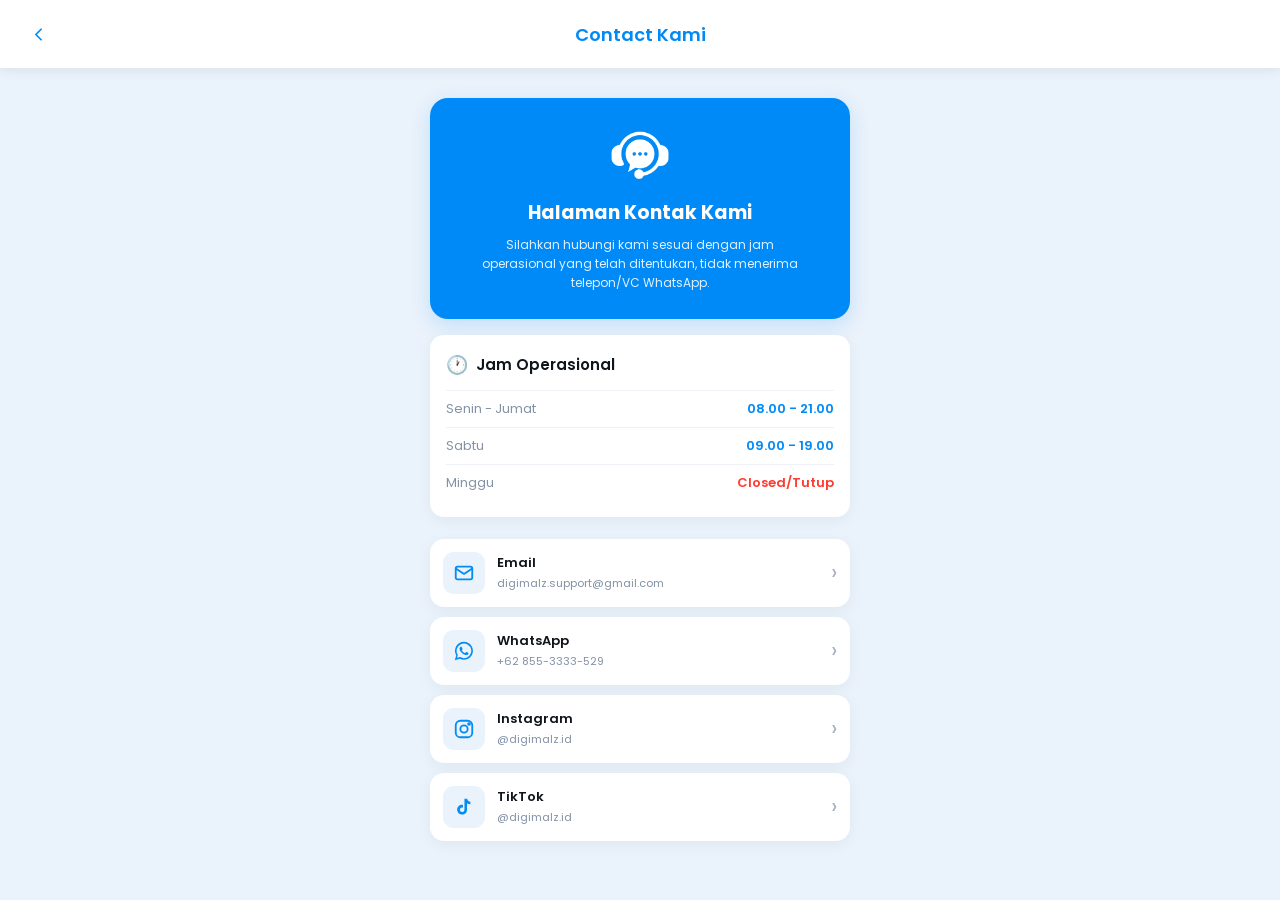
==== kontak.html @ fef57650 "Update kontak.html" ====
<!DOCTYPE html>
<html lang="id">
<head>
  <meta charset="UTF-8">
  <meta name="viewport" content="width=device-width, initial-scale=1.0">

  <title>Contact Kami - Digimalz.id</title>

  <link rel="preconnect" href="https://fonts.googleapis.com">
  <link rel="preconnect" href="https://fonts.gstatic.com" crossorigin>

  <link
    href="https://fonts.googleapis.com/css2?family=Poppins:wght@400;500;600;700&display=swap"
    rel="stylesheet"
  >

  <link rel="stylesheet" href="kontak.css">
</head>

<body>

  <!-- ===== NAVBAR ===== -->
  <nav class="navbar contact-navbar">

    <button
      type="button"
      class="back-btn"
      onclick="history.back()"
      aria-label="Kembali"
    >
      <svg
        width="21"
        height="21"
        viewBox="0 0 24 24"
        fill="none"
        stroke="currentColor"
        stroke-width="2"
        stroke-linecap="round"
        stroke-linejoin="round"
      >
        <polyline points="15 18 9 12 15 6"></polyline>
      </svg>
    </button>

    <h1>Contact Kami</h1>

  </nav>
  <!-- ===== END NAVBAR ===== -->


  <main class="contact-page">

  <!-- ===== HERO CONTACT ===== -->
  <section class="contact-hero">

    <img src="icon/cs.png" alt="Customer Service" class="contact-hero-icon">

    <h2>Halaman Kontak Kami</h2>

    <p>
      Silahkan hubungi kami sesuai dengan jam operasional yang telah ditentukan,
      tidak menerima telepon/VC WhatsApp.
    </p>

  </section>

  <!-- ===== JAM OPERASIONAL ===== -->
<section class="operational-hours">

  <div class="hours-title">
    <span>🕐</span>
    <strong>Jam Operasional</strong>
  </div>

  <div class="hours-row">
  <span>Senin - Jumat</span>
  <strong>08.00 - 21.00</strong>
</div>

<div class="hours-row">
  <span>Sabtu</span>
  <strong>09.00 - 19.00</strong>
</div>

<div class="hours-row">
  <span>Minggu</span>
  <strong class="closed">Closed/Tutup</strong>
</div>

</section>

  <!-- ===== DAFTAR CONTACT ===== -->
<section class="contact-list">

  <!-- EMAIL -->
  <a href="mailto:digimalz.support@gmail.com" class="contact-item">
    <div class="contact-item-icon">
      <svg viewBox="0 0 24 24" fill="none" stroke="currentColor" stroke-width="2" stroke-linecap="round" stroke-linejoin="round">
        <rect x="3" y="5" width="18" height="14" rx="2"></rect>
        <polyline points="3 7 12 13 21 7"></polyline>
      </svg>
    </div>

    <div class="contact-item-info">
      <strong>Email</strong>
      <small>digimalz.support@gmail.com</small>
    </div>

    <span class="contact-arrow">›</span>
  </a>


  <!-- WHATSAPP -->
  <a href="https://wa.me/628553333529" class="contact-item" target="_blank" rel="noopener noreferrer">
    <div class="contact-item-icon">
      <svg viewBox="0 0 24 24" fill="currentColor">
        <path d="M12 2a9.8 9.8 0 0 0-8.48 14.72L2 22l5.44-1.48A9.8 9.8 0 1 0 12 2Zm0 17.8a8 8 0 0 1-4.08-1.12l-.29-.17-3.23.88.86-3.15-.19-.31A8 8 0 1 1 12 19.8Zm4.39-5.99c-.24-.12-1.43-.71-1.65-.79-.22-.08-.38-.12-.54.12-.16.24-.62.79-.76.95-.14.16-.28.18-.52.06-.24-.12-1-.37-1.9-1.18-.7-.62-1.17-1.38-1.31-1.61-.14-.24-.02-.37.1-.49.11-.11.24-.28.36-.42.12-.14.16-.24.24-.4.08-.16.04-.3-.02-.42-.06-.12-.54-1.31-.74-1.79-.2-.47-.4-.41-.54-.42h-.46c-.16 0-.42.06-.64.3-.22.24-.84.82-.84 2s.86 2.32.98 2.48c.12.16 1.69 2.58 4.09 3.62.57.25 1.01.4 1.35.51.57.18 1.09.15 1.5.09.46-.07 1.43-.58 1.63-1.14.2-.56.2-1.04.14-1.14-.06-.1-.22-.16-.46-.28Z"></path>
      </svg>
    </div>

    <div class="contact-item-info">
      <strong>WhatsApp</strong>
      <small>+62 855-3333-529</small>
    </div>

    <span class="contact-arrow">›</span>
  </a>


  <!-- INSTAGRAM -->
  <a href="https://www.instagram.com/digimalz.id?igsi=MWxyZDNneTAyMjFlYg==" class="contact-item" target="_blank" rel="noopener noreferrer">
    <div class="contact-item-icon">
      <svg viewBox="0 0 24 24" fill="none" stroke="currentColor" stroke-width="2" stroke-linecap="round" stroke-linejoin="round">
        <rect x="3" y="3" width="18" height="18" rx="5"></rect>
        <circle cx="12" cy="12" r="4"></circle>
        <circle cx="17.5" cy="6.5" r="1"></circle>
      </svg>
    </div>

    <div class="contact-item-info">
      <strong>Instagram</strong>
      <small>@digimalz.id</small>
    </div>

    <span class="contact-arrow">›</span>
  </a>


  <!-- TIKTOK -->
  <a href="#" class="contact-item">
    <div class="contact-item-icon">
      <svg viewBox="0 0 24 24" fill="currentColor">
        <path d="M15.5 3c.3 1.8 1.3 3.1 3.5 3.3v2.8c-1.5 0-2.7-.4-3.7-1.1v6.7c0 3.4-2.2 5.6-5.4 5.6A5.4 5.4 0 0 1 4.5 15c0-3.1 2.4-5.4 5.5-5.4.3 0 .6 0 .9.1v2.9a3 3 0 0 0-.9-.1 2.5 2.5 0 1 0 2.5 2.5V3h3Z"></path>
      </svg>
    </div>

    <div class="contact-item-info">
      <strong>TikTok</strong>
      <small>@digimalz.id</small>
    </div>

    <span class="contact-arrow">›</span>
  </a>

</section>

</main>


  <script src="script.js"></script>

</body>
</html>
---- kontak.css ----
/* ==============================
   RESET
============================== */

* {
  margin: 0;
  padding: 0;
  box-sizing: border-box;
  -webkit-tap-highlight-color: transparent;
}


/* ==============================
   BODY
============================== */

body {
  font-family: 'Poppins', sans-serif;
  background: #EAF2FB;
  color: #10151C;
  min-height: 100vh;
}


/* ==============================
   NAVBAR
============================== */

.navbar {
  position: sticky;
  top: 0;
  width: 100%;
  height: 68px;
  display: flex;
  align-items: center;
  padding: 0 18px;
  background: #FFFFFF;
  color: #008af7;
  z-index: 9999;
  box-shadow: 0 2px 12px rgba(0, 0, 0, 0.08);
}


/* ==============================
   JUDUL NAVBAR
============================== */

.contact-navbar h1 {
  position: absolute;
  left: 50%;
  transform: translateX(-50%);
  margin: 0;
  font-size: 18px;
  font-weight: 600;
  color: #008af7;
  white-space: nowrap;
}


/* ==============================
   TOMBOL BACK
============================== */

.back-btn {
  width: 40px;
  height: 40px;
  display: flex;
  align-items: center;
  justify-content: center;
  padding: 0;
  border: none;
  border-radius: 10px;
  background: transparent;
  color: #008af7;
  cursor: pointer;
  -webkit-tap-highlight-color: transparent;
  tap-highlight-color: transparent;
  transition: transform 0.2s ease, opacity 0.2s ease;
}

.back-btn:hover {
  opacity: 0.7;
}

.back-btn:active {
  transform: scale(0.88);
}


/* ==============================
   HALAMAN CONTACT
============================== */

.contact-page {
  width: 90%;
  max-width: 420px;
  margin: 0 auto;
  padding: 30px 0 50px;
}

/* ==============================
   CONTACT HERO
============================== */

.contact-hero {
  width: 100%;
  padding: 28px 22px 26px;
  background: #008af7;
  border-radius: 18px;
  text-align: center;
  color: #FFFFFF;
  box-shadow: 0 6px 20px rgba(3, 141, 242, 0.18);
}

.contact-hero-icon {
  width: 58px;
  height: 58px;
  object-fit: contain;
  display: block;
  margin: 0 auto 14px;
}

.contact-hero h2 {
  font-size: 19px;
  font-weight: 700;
  margin-bottom: 8px;
  color: #FFFFFF;
}

.contact-hero p {
  font-size: 12px;
  line-height: 1.6;
  color: rgba(255, 255, 255, 0.88);
  margin: 0 auto;
  max-width: 330px;
}


/* ==============================
   CONTACT LIST
============================== */

.contact-list {
  display: flex;
  flex-direction: column;
  gap: 10px;
  margin-top: 22px;
}

.contact-item {
  width: 100%;
  min-height: 68px;
  display: flex;
  align-items: center;
  gap: 12px;
  padding: 11px 13px;
  background: #FFFFFF;
  border-radius: 14px;
  text-decoration: none;
  color: #10151C;
  box-shadow: 0 4px 16px rgba(0, 0, 0, 0.05);
  transition: transform 0.2s ease, box-shadow 0.2s ease;
  -webkit-tap-highlight-color: transparent;
}

.contact-item:hover {
  transform: translateY(-2px);
  box-shadow: 0 7px 20px rgba(0, 0, 0, 0.08);
}

.contact-item:active {
  transform: scale(0.98);
}

.contact-item-icon {
  width: 42px;
  height: 42px;
  flex-shrink: 0;
  display: flex;
  align-items: center;
  justify-content: center;
  border-radius: 11px;
  background: #EAF2FB;
  color: #038DF2;
  font-size: 20px;
}

.contact-item-info {
  flex: 1;
  min-width: 0;
}

.contact-item-info strong {
  display: block;
  font-size: 13px;
  font-weight: 600;
  color: #10151C;
  margin-bottom: 2px;
}

.contact-item-info small {
  display: block;
  font-size: 11px;
  color: #8492A6;
  white-space: nowrap;
  overflow: hidden;
  text-overflow: ellipsis;
}

.contact-arrow {
  font-size: 23px;
  line-height: 1;
  color: #A7B1BE;
  margin-left: auto;
}

.contact-item-icon svg {
  width: 22px;
  height: 22px;
  display: block;
}

/* ==============================
   JAM OPERASIONAL
============================== */

.operational-hours {
  width: 100%;
  margin-top: 16px;
  padding: 16px;
  background: #FFFFFF;
  border-radius: 14px;
  box-shadow: 0 4px 16px rgba(0, 0, 0, 0.05);
}

.hours-title {
  display: flex;
  align-items: center;
  gap: 8px;
  margin-bottom: 12px;
  color: #10151C;
}

.hours-title span {
  font-size: 18px;
}

.hours-title strong {
  font-size: 15px;
  font-weight: 600;
}

.hours-row {
  display: flex;
  align-items: center;
  justify-content: space-between;
  gap: 10px;
  padding: 8px 0;
  border-top: 1px solid #EEF2F6;
}

.hours-row span {
  font-size: 13px;
  color: #8492A6;
}

.hours-row strong {
  font-size: 13px;
  font-weight: 600;
  color: #008af7;
  white-space: nowrap;
}

.hours-row strong.closed {
  color: #FF3B30;
}

/* ==============================
   RESPONSIVE
============================== */

@media (max-width: 480px) {
  .navbar {
    height: 64px;
    padding: 0 5px;
  }

  .contact-navbar h1 {
    font-size: 17px;
  }

  .back-btn {
    width: 38px;
    height: 38px;
  }

  .contact-page {
    width: 90%;
    padding-top: 25px;
  }
}
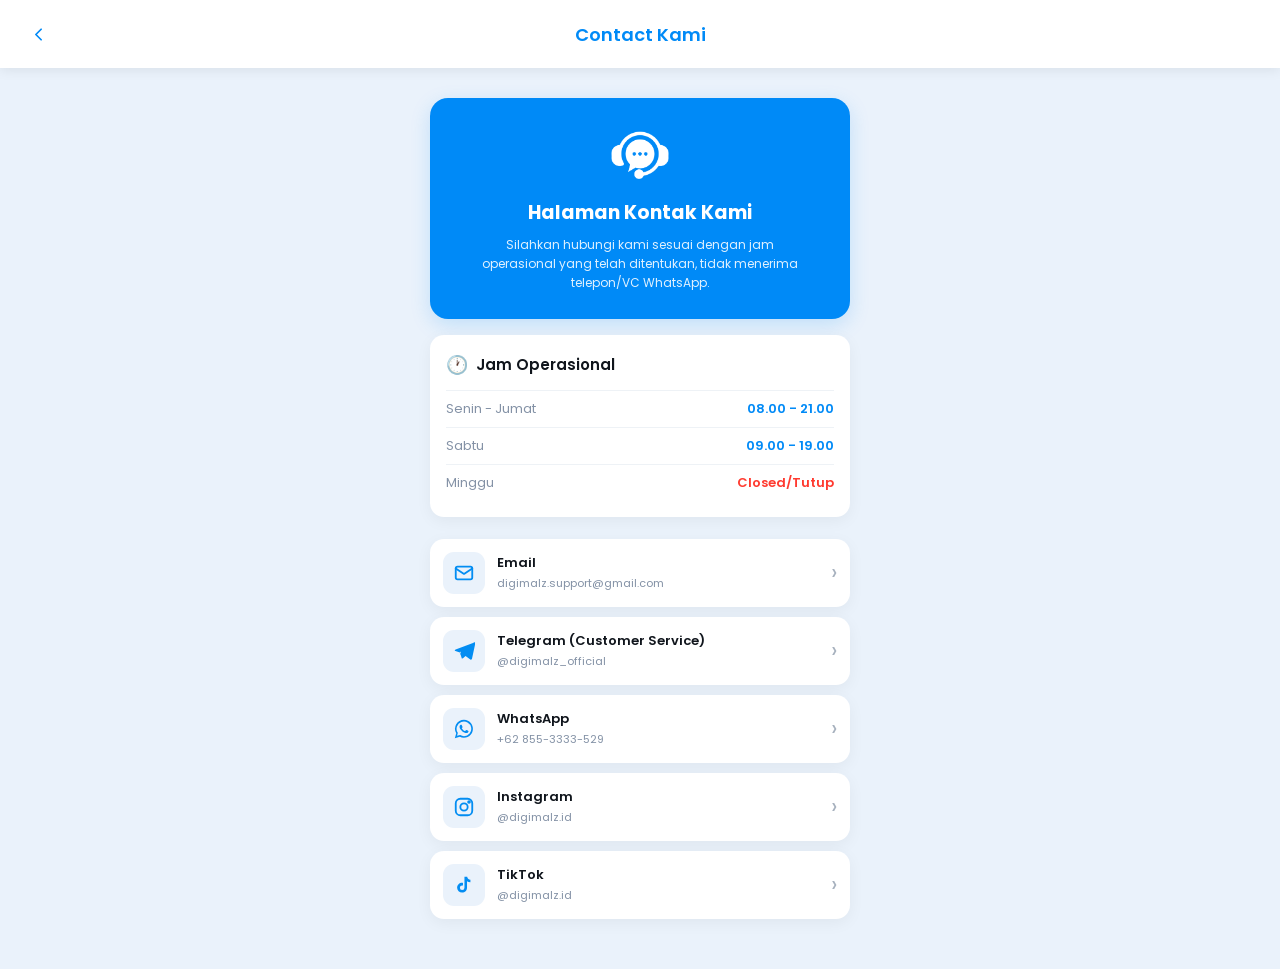
==== commit 41a3a35a: "Update kontak.html" ====
--- a/kontak.html
+++ b/kontak.html
@@ -109,6 +109,21 @@
     <span class="contact-arrow">›</span>
   </a>
 
+ <!-- TELEGRAM -->
+<a href="https://t.me/digimalz_official" class="contact-item" target="_blank" rel="noopener noreferrer">
+  <div class="contact-item-icon">
+    <svg viewBox="0 0 24 24" fill="currentColor">
+      <path d="M21.8 3.2 2.9 10.49c-1.29.52-1.28 1.24-.24 1.56l4.85 1.51 1.87 5.82c.23.64.12.89.79.89.52 0 .75-.24 1.03-.52l2.5-2.43 5.2 3.84c.96.53 1.65.25 1.89-.89l3.39-16c.35-1.42-.54-2.06-1.38-1.46ZM17.5 6.4l-9.03 5.69-.39 3.89-.87-2.69 8.96-5.64c.41-.25.78-.11.47.16l.86-1.41Z"/>
+    </svg>
+  </div>
+
+  <div class="contact-item-info">
+    <strong>Telegram (Customer Service)</strong>
+    <small>@digimalz_official</small>
+  </div>
+
+  <span class="contact-arrow">›</span>
+</a>
 
   <!-- WHATSAPP -->
   <a href="https://wa.me/628553333529" class="contact-item" target="_blank" rel="noopener noreferrer">
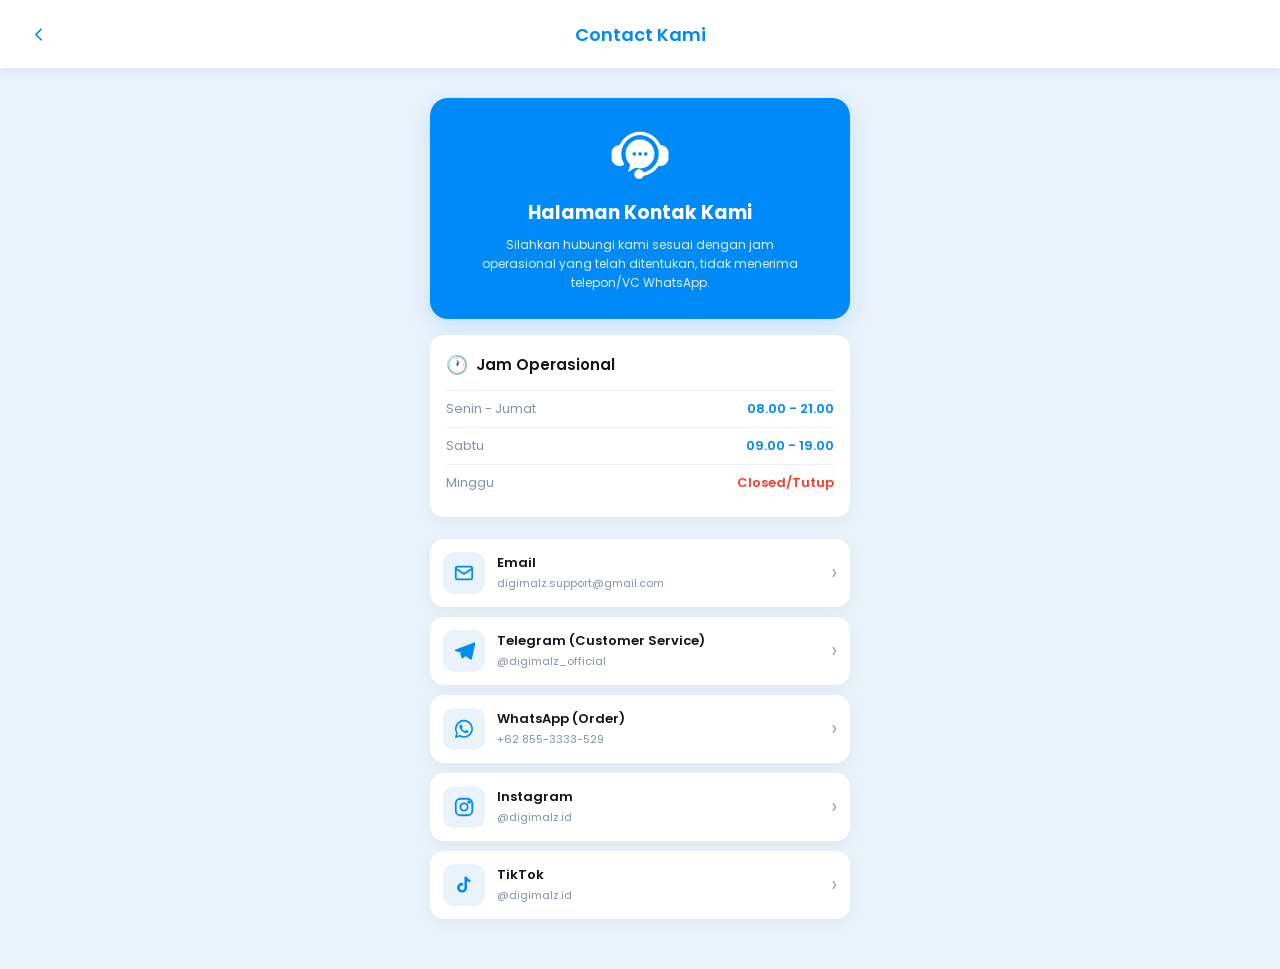
==== commit b9ecef25: "Update kontak.html" ====
--- a/kontak.html
+++ b/kontak.html
@@ -134,7 +134,7 @@
     </div>
 
     <div class="contact-item-info">
-      <strong>WhatsApp</strong>
+      <strong>WhatsApp (Order)</strong>
       <small>+62 855-3333-529</small>
     </div>
 
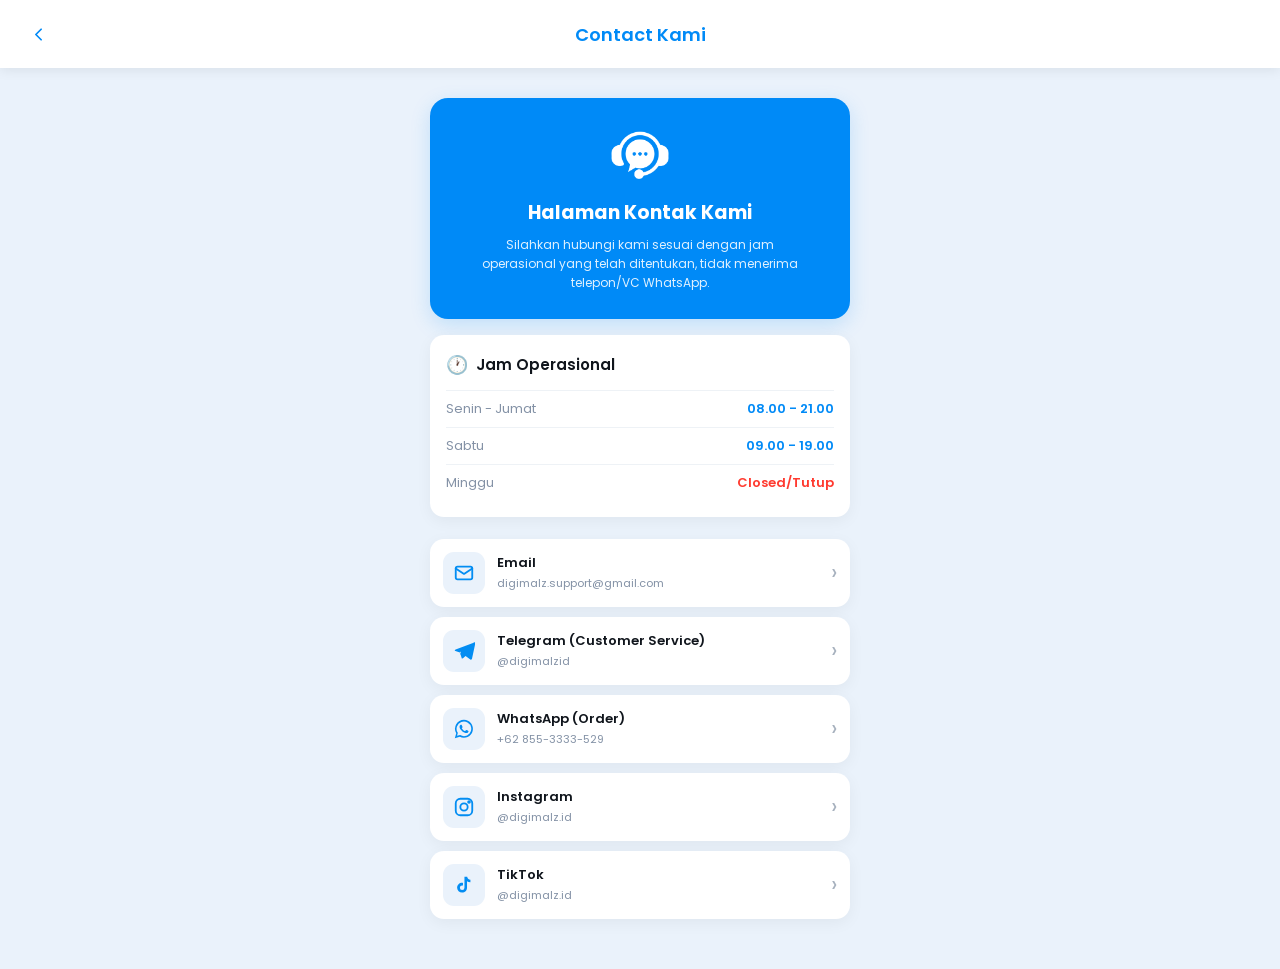
==== commit ece34fa0: "Update kontak.html" ====
--- a/kontak.html
+++ b/kontak.html
@@ -110,7 +110,7 @@
   </a>
 
  <!-- TELEGRAM -->
-<a href="https://t.me/digimalz_official" class="contact-item" target="_blank" rel="noopener noreferrer">
+<a href="https://t.me/digimalzid" class="contact-item" target="_blank" rel="noopener noreferrer">
   <div class="contact-item-icon">
     <svg viewBox="0 0 24 24" fill="currentColor">
       <path d="M21.8 3.2 2.9 10.49c-1.29.52-1.28 1.24-.24 1.56l4.85 1.51 1.87 5.82c.23.64.12.89.79.89.52 0 .75-.24 1.03-.52l2.5-2.43 5.2 3.84c.96.53 1.65.25 1.89-.89l3.39-16c.35-1.42-.54-2.06-1.38-1.46ZM17.5 6.4l-9.03 5.69-.39 3.89-.87-2.69 8.96-5.64c.41-.25.78-.11.47.16l.86-1.41Z"/>
@@ -119,7 +119,7 @@
 
   <div class="contact-item-info">
     <strong>Telegram (Customer Service)</strong>
-    <small>@digimalz_official</small>
+    <small>@digimalzid</small>
   </div>
 
   <span class="contact-arrow">›</span>
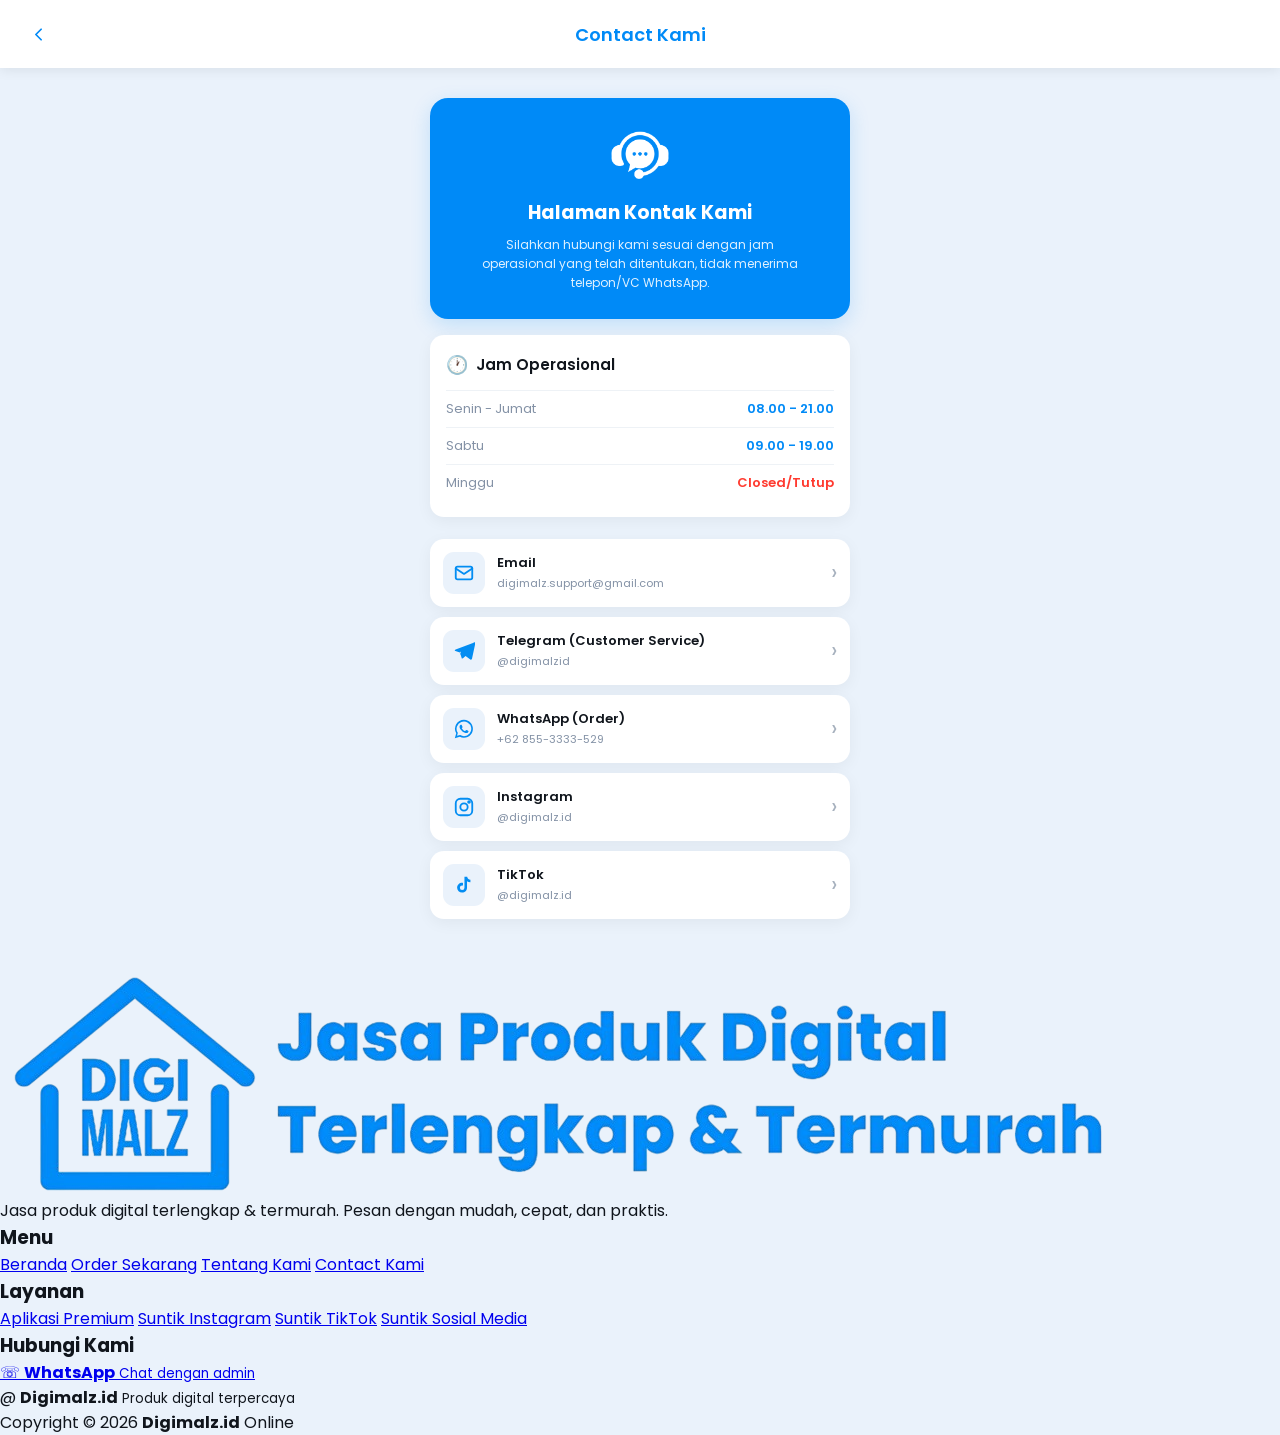
==== commit b19efd42: "Update kontak.html" ====
--- a/kontak.html
+++ b/kontak.html
@@ -162,7 +162,7 @@
 
 
   <!-- TIKTOK -->
-  <a href="#" class="contact-item">
+  <a href="https://www.tiktok.com/@digimalz.id?_r=1&_t=ZS-99RmjwDfEge" class="contact-item">
     <div class="contact-item-icon">
       <svg viewBox="0 0 24 24" fill="currentColor">
         <path d="M15.5 3c.3 1.8 1.3 3.1 3.5 3.3v2.8c-1.5 0-2.7-.4-3.7-1.1v6.7c0 3.4-2.2 5.6-5.4 5.6A5.4 5.4 0 0 1 4.5 15c0-3.1 2.4-5.4 5.5-5.4.3 0 .6 0 .9.1v2.9a3 3 0 0 0-.9-.1 2.5 2.5 0 1 0 2.5 2.5V3h3Z"></path>
@@ -181,6 +181,84 @@
 
 </main>
 
+  <!-- ===== FOOTER ===== -->
+<footer class="footer">
+
+  <div class="footer-main">
+
+    <!-- BRAND -->
+    <div class="footer-brand">
+      <img src="icon/logo.png" alt="Digimalz" class="footer-logo">
+
+      <p>
+        Jasa produk digital terlengkap & termurah.
+        Pesan dengan mudah, cepat, dan praktis.
+      </p>
+    </div>
+
+    <!-- MENU -->
+    <div class="footer-links">
+      <h3>Menu</h3>
+
+      <a href="#">Beranda</a>
+      <a href="#order">Order Sekarang</a>
+      <a href="#">Tentang Kami</a>
+      <a href="#">Contact Kami</a>
+    </div>
+
+    <!-- LAYANAN -->
+    <div class="footer-links">
+      <h3>Layanan</h3>
+
+      <a href="#">Aplikasi Premium</a>
+      <a href="#">Suntik Instagram</a>
+      <a href="#">Suntik TikTok</a>
+      <a href="#">Suntik Sosial Media</a>
+    </div>
+
+    <!-- CONTACT -->
+    <div class="footer-contact">
+      <h3>Hubungi Kami</h3>
+
+      <a
+        href="https://wa.me/628553333529"
+        target="_blank"
+        class="footer-contact-item"
+      >
+        <span class="footer-contact-icon">☏</span>
+        <span>
+          <strong>WhatsApp</strong>
+          <small>Chat dengan admin</small>
+        </span>
+      </a>
+
+      <div class="footer-contact-item">
+        <span class="footer-contact-icon">@</span>
+        <span>
+          <strong>Digimalz.id</strong>
+          <small>Produk digital terpercaya</small>
+        </span>
+      </div>
+    </div>
+
+  </div>
+
+  <div class="footer-bottom">
+
+    <span>
+      Copyright © 2026 <strong>Digimalz.id</strong>
+    </span>
+
+    <span class="footer-status">
+      <i></i>
+      Online
+    </span>
+
+  </div>
+
+</footer>
+<!-- ===== END FOOTER ===== -->
+
 
   <script src="script.js"></script>
 
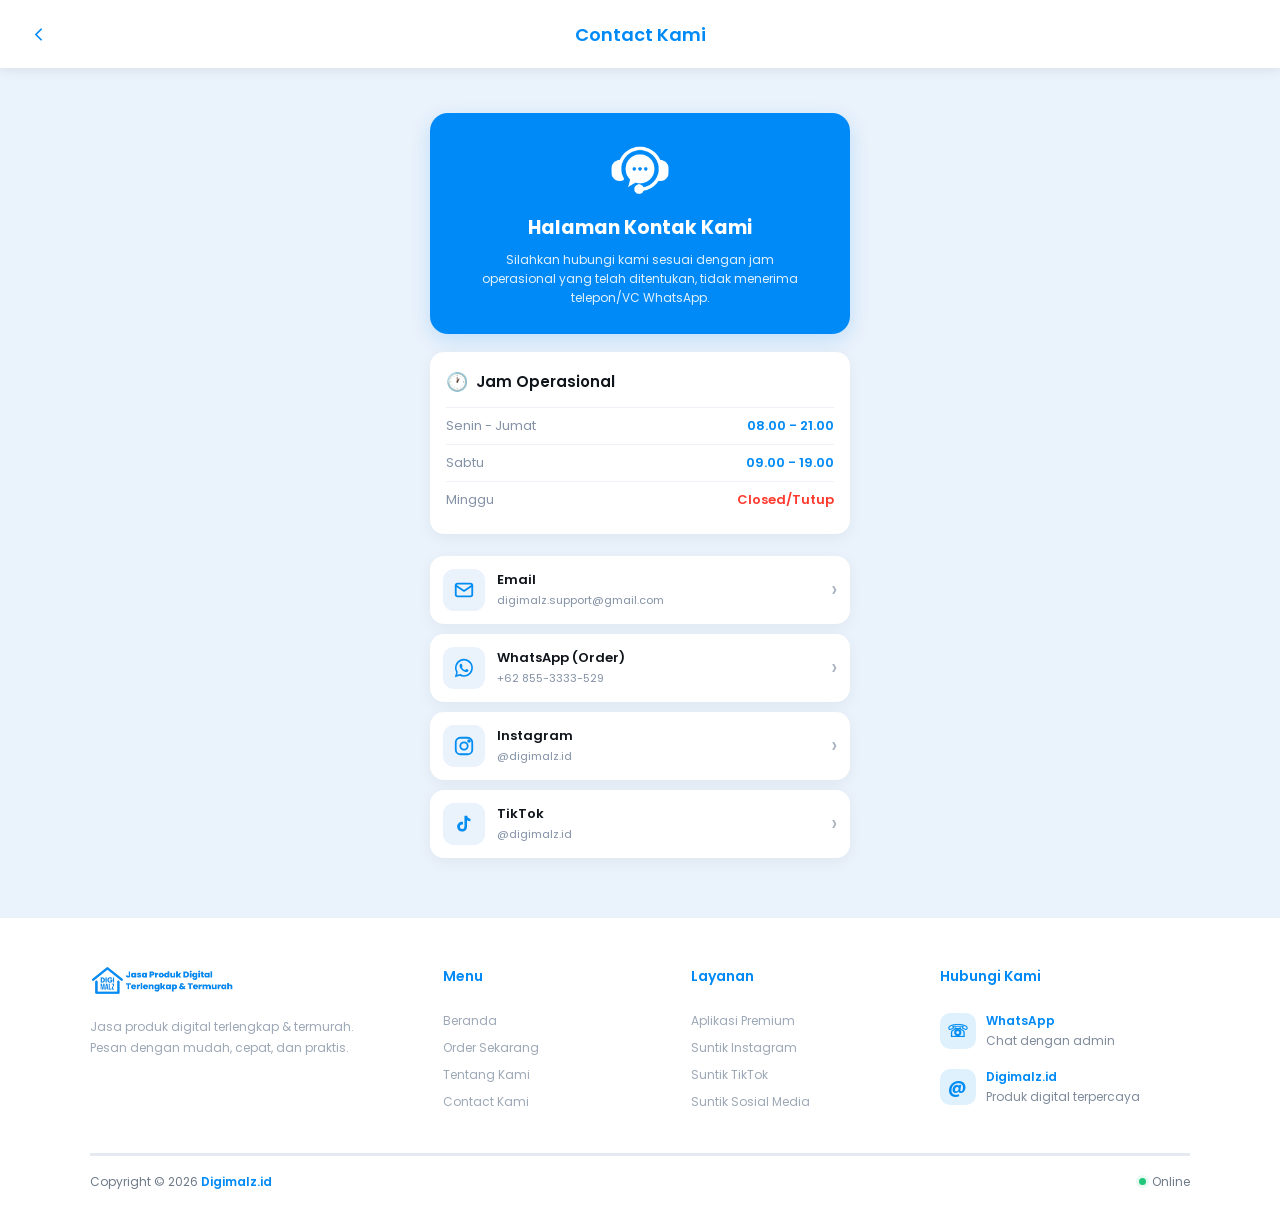
==== commit b9142287: "Update kontak.html" ====
--- a/kontak.html
+++ b/kontak.html
@@ -109,22 +109,6 @@
     <span class="contact-arrow">›</span>
   </a>
 
- <!-- TELEGRAM -->
-<a href="https://t.me/digimalzid" class="contact-item" target="_blank" rel="noopener noreferrer">
-  <div class="contact-item-icon">
-    <svg viewBox="0 0 24 24" fill="currentColor">
-      <path d="M21.8 3.2 2.9 10.49c-1.29.52-1.28 1.24-.24 1.56l4.85 1.51 1.87 5.82c.23.64.12.89.79.89.52 0 .75-.24 1.03-.52l2.5-2.43 5.2 3.84c.96.53 1.65.25 1.89-.89l3.39-16c.35-1.42-.54-2.06-1.38-1.46ZM17.5 6.4l-9.03 5.69-.39 3.89-.87-2.69 8.96-5.64c.41-.25.78-.11.47.16l.86-1.41Z"/>
-    </svg>
-  </div>
-
-  <div class="contact-item-info">
-    <strong>Telegram (Customer Service)</strong>
-    <small>@digimalzid</small>
-  </div>
-
-  <span class="contact-arrow">›</span>
-</a>
-
   <!-- WHATSAPP -->
   <a href="https://wa.me/628553333529" class="contact-item" target="_blank" rel="noopener noreferrer">
     <div class="contact-item-icon">
--- a/kontak.css
+++ b/kontak.css
@@ -106,6 +106,7 @@
   width: 100%;
   padding: 28px 22px 26px;
   background: #008af7;
+  margin-top: 15px;
   border-radius: 18px;
   text-align: center;
   color: #FFFFFF;
@@ -226,7 +227,7 @@
 
 .operational-hours {
   width: 100%;
-  margin-top: 16px;
+  margin-top: 18px;
   padding: 16px;
   background: #FFFFFF;
   border-radius: 14px;
@@ -276,6 +277,225 @@
 }
 
 /* ==============================
+   FOOTER
+============================== */
+
+.footer {
+  width: 100%;
+  margin-top: 10px;
+  background: #FFFFFF;
+  color: #008af7;
+  font-family: 'Poppins', sans-serif;
+}
+
+/* BAGIAN UTAMA */
+
+.footer-main {
+  width: 90%;
+  max-width: 1100px;
+  margin: 0 auto;
+  padding: 48px 0 38px;
+  display: grid;
+  grid-template-columns: 1.5fr 1fr 1fr 1.2fr;
+  gap: 40px;
+}
+
+/* BRAND */
+
+.footer-brand {
+  max-width: 280px;
+}
+
+.footer-logo {
+  width: 145px;
+  height: auto;
+  object-fit: contain;
+  margin-bottom: 16px;
+}
+
+.footer-brand p {
+  font-size: 12px;
+  line-height: 1.7;
+  color: #9DA8B6;
+  margin: 0;
+}
+
+/* JUDUL */
+
+.footer-links h3,
+.footer-contact h3 {
+  font-size: 14px;
+  font-weight: 600;
+  margin-bottom: 16px;
+  color: #008af7;
+}
+
+/* LINK */
+
+.footer-links {
+  display: flex;
+  flex-direction: column;
+  align-items: flex-start;
+  gap: 9px;
+}
+
+.footer-links a {
+  color: #9DA8B6;
+  text-decoration: none;
+  font-size: 12px;
+  transition:
+    color 0.2s ease,
+    transform 0.2s ease;
+}
+
+.footer-links a:hover {
+  color: #008af7;
+  transform: translateX(3px);
+}
+
+/* CONTACT */
+
+.footer-contact {
+  display: flex;
+  flex-direction: column;
+  align-items: flex-start;
+}
+
+.footer-contact-item {
+  display: flex;
+  align-items: center;
+  gap: 10px;
+  width: 100%;
+  padding: 9px 0;
+  text-decoration: none;
+  color: inherit;
+}
+
+.footer-contact-icon {
+  width: 36px;
+  height: 36px;
+  display: flex;
+  align-items: center;
+  justify-content: center;
+  flex-shrink: 0;
+  border-radius: 10px;
+  background: rgba(3,141,242,0.12);
+  color: #038df2;
+  font-size: 17px;
+  font-weight: 600;
+}
+
+.footer-contact-item strong {
+  display: block;
+  font-size: 12px;
+  font-weight: 600;
+  color: #008af7;
+  margin-bottom: 2px;
+}
+
+.footer-contact-item small {
+  display: block;
+  font-size: 12px;
+  color: #7F8B9A;
+}
+
+/* GARIS BAWAH */
+
+.footer-bottom {
+  width: 90%;
+  max-width: 1100px;
+  margin: 0 auto;
+  padding: 17px 0;
+  border-top: 3px solid #E5EAF0;
+  display: flex;
+  align-items: center;
+  justify-content: space-between;
+  font-size: 12px;
+  color: #6F7B89;
+}
+
+.footer-bottom strong {
+  color: #008af7;
+  font-weight: 600;
+}
+
+/* STATUS */
+
+.footer-status {
+  display: flex;
+  align-items: center;
+  gap: 6px;
+}
+
+.footer-status i {
+  width: 7px;
+  height: 7px;
+  border-radius: 50%;
+  background: #20C77A;
+  display: block;
+  box-shadow: 0 0 0 3px rgba(32,199,122,0.10);
+}
+
+/* ==============================
+   FOOTER MOBILE
+============================== */
+
+@media (max-width: 700px) {
+
+  .footer-main {
+    width: 90%;
+    padding: 38px 0 30px;
+
+    grid-template-columns: 1fr 1fr;
+    gap: 32px 20px;
+  }
+
+  .footer-brand {
+    grid-column: 1 / -1;
+    max-width: 100%;
+  }
+
+  .footer-logo {
+    width: 150px;
+    margin-bottom: 12px;
+  }
+
+  .footer-brand p {
+    max-width: 320px;
+    font-size: 11.5px;
+  }
+
+  .footer-links h3,
+  .footer-contact h3 {
+    margin-bottom: 13px;
+  }
+
+  .footer-bottom {
+    width: 90%;
+  }
+}
+
+/* HP KECIL */
+
+@media (max-width: 380px) {
+
+  .footer-main {
+    grid-template-columns: 1fr;
+    gap: 26px;
+  }
+
+  .footer-brand {
+    grid-column: auto;
+  }
+
+  .footer-bottom {
+    flex-direction: column;
+    align-items: flex-start;
+    gap: 9px;
+  }
+}
+
+/* ==============================
    RESPONSIVE
 ============================== */
 
